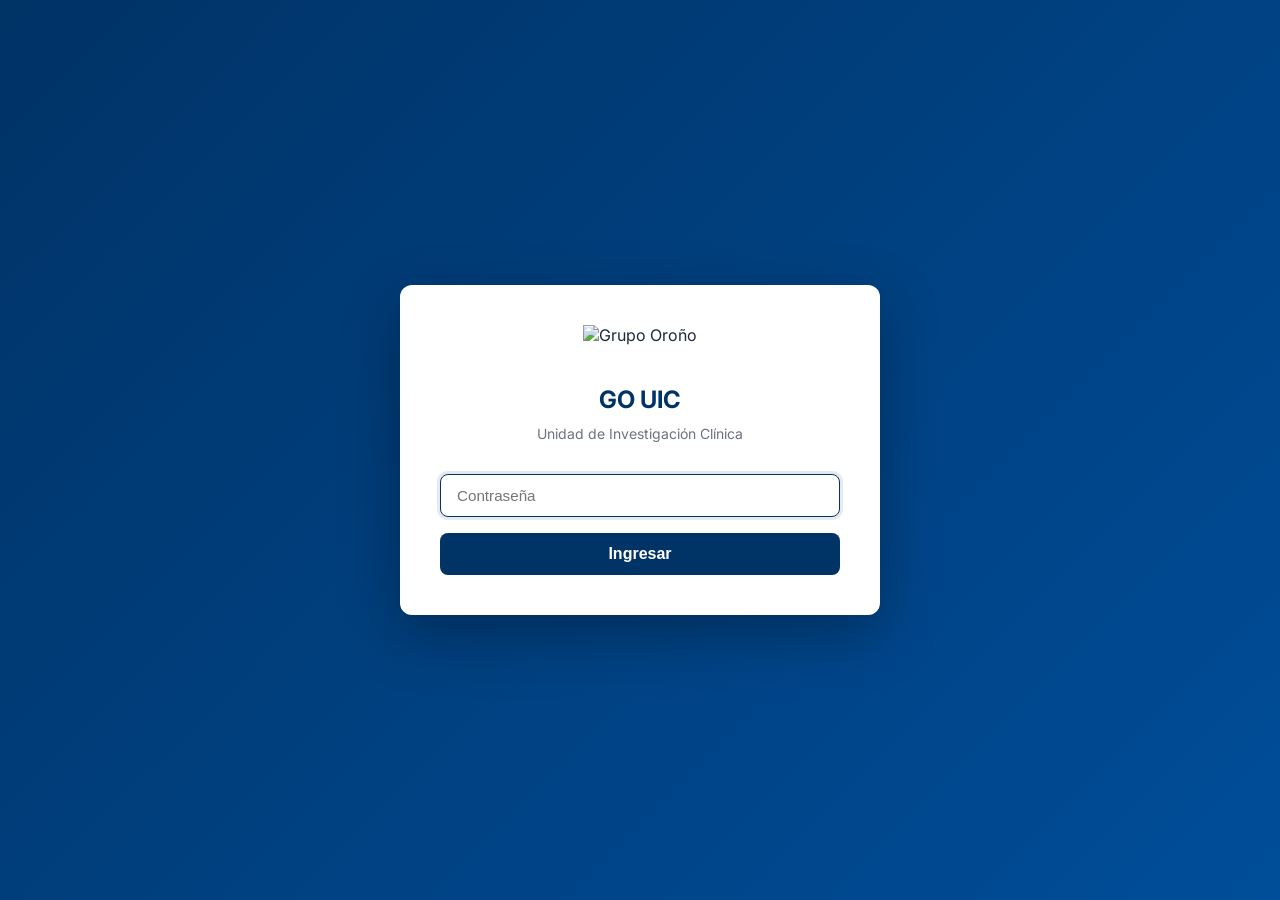
==== index.html @ 5ebf9369 "feat: add login page with auth and GO branding Co-Authored-By: Claude Haiku 5.5 <noreply@anthropic.c" ====
<!DOCTYPE html>
<html lang="es">
<head>
  <meta charset="UTF-8">
  <meta name="viewport" content="width=device-width, initial-scale=1.0">
  <title>GO UIC — Login</title>
  <link rel="preconnect" href="https://fonts.googleapis.com">
  <link href="https://fonts.googleapis.com/css2?family=Inter:wght@400;500;600;700&display=swap" rel="stylesheet">
  <link rel="stylesheet" href="css/style.css">
</head>
<body>
  <div class="login-container">
    <div class="login-card">
      <img src="assets/logo-go.png" alt="Grupo Oroño">
      <h1>GO UIC</h1>
      <h2>Unidad de Investigación Clínica</h2>
      <form id="loginForm">
        <input type="password" id="password" class="login-field" placeholder="Contraseña" required autofocus>
        <button type="submit" class="login-btn">Ingresar</button>
        <p id="loginError" class="login-error">Contraseña incorrecta</p>
      </form>
    </div>
  </div>
  <script src="js/auth.js"></script>
  <script>
    // If already authenticated, go to dashboard
    if (isAuthenticated()) {
      window.location.href = 'dashboard.html';
    }
    document.getElementById('loginForm').addEventListener('submit', async (e) => {
      e.preventDefault();
      const password = document.getElementById('password').value;
      const success = await login(password);
      if (success) {
        window.location.href = 'dashboard.html';
      } else {
        document.getElementById('loginError').style.display = 'block';
        document.getElementById('password').value = '';
        document.getElementById('password').focus();
      }
    });
  </script>
</body>
</html>
---- css/style.css ----
:root {
  --go-primary: #003366;
  --go-secondary: #00874e;
  --go-bg: #f8f9fa;
  --go-card: #ffffff;
  --go-text: #1f2937;
  --go-success: #10b981;
  --go-warning: #f59e0b;
  --go-error: #ef4444;
}

body {
  font-family: 'Inter', system-ui, -apple-system, sans-serif;
  background-color: var(--go-bg);
  color: var(--go-text);
  margin: 0;
}

.login-container {
  min-height: 100vh;
  display: flex;
  align-items: center;
  justify-content: center;
  background: linear-gradient(135deg, var(--go-primary) 0%, #004d99 100%);
}

.login-card {
  background: white;
  border-radius: 12px;
  padding: 2.5rem;
  width: 100%;
  max-width: 400px;
  box-shadow: 0 20px 60px rgba(0,0,0,0.3);
  text-align: center;
}

.login-card img {
  max-width: 180px;
  margin-bottom: 1.5rem;
}

.login-card h1 {
  color: var(--go-primary);
  font-size: 1.5rem;
  margin-bottom: 0.25rem;
}

.login-card h2 {
  color: #6b7280;
  font-size: 0.875rem;
  font-weight: 400;
  margin-bottom: 2rem;
}

.login-field {
  width: 100%;
  padding: 0.75rem 1rem;
  border: 1px solid #d1d5db;
  border-radius: 8px;
  font-size: 0.95rem;
  margin-bottom: 1rem;
  box-sizing: border-box;
  outline: none;
  transition: border-color 0.2s;
}

.login-field:focus {
  border-color: var(--go-primary);
  box-shadow: 0 0 0 3px rgba(0,51,102,0.1);
}

.login-btn {
  width: 100%;
  padding: 0.75rem;
  background: var(--go-primary);
  color: white;
  border: none;
  border-radius: 8px;
  font-size: 1rem;
  font-weight: 600;
  cursor: pointer;
  transition: background 0.2s;
}

.login-btn:hover {
  background: #004d99;
}

.login-error {
  color: var(--go-error);
  font-size: 0.85rem;
  margin-top: 0.75rem;
  display: none;
}
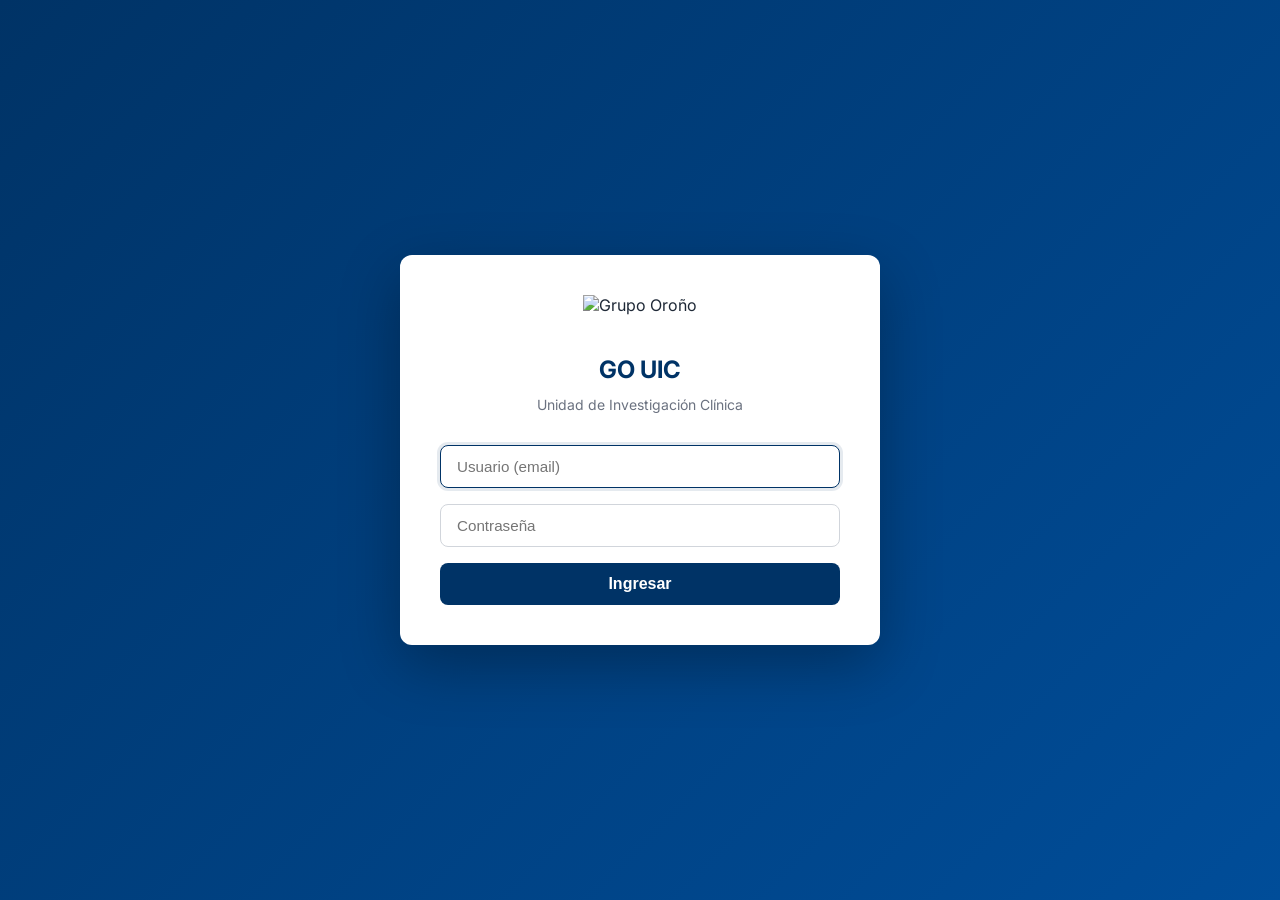
==== commit de1452c9: "feat: integrar Google Sheets real, login con usuario y contraseña - URLs CSV apuntando al Sheet "Bas" ====
--- a/index.html
+++ b/index.html
@@ -15,9 +15,10 @@
       <h1>GO UIC</h1>
       <h2>Unidad de Investigación Clínica</h2>
       <form id="loginForm">
-        <input type="password" id="password" class="login-field" placeholder="Contraseña" required autofocus>
+        <input type="email" id="username" class="login-field" placeholder="Usuario (email)" required autofocus>
+        <input type="password" id="password" class="login-field" placeholder="Contraseña" required>
         <button type="submit" class="login-btn">Ingresar</button>
-        <p id="loginError" class="login-error">Contraseña incorrecta</p>
+        <p id="loginError" class="login-error">Usuario o contraseña incorrectos</p>
       </form>
     </div>
   </div>
@@ -29,8 +30,9 @@
     }
     document.getElementById('loginForm').addEventListener('submit', async (e) => {
       e.preventDefault();
+      const user = document.getElementById('username').value;
       const password = document.getElementById('password').value;
-      const success = await login(password);
+      const success = await login(user, password);
       if (success) {
         window.location.href = 'dashboard.html';
       } else {
--- a/css/style.css
+++ b/css/style.css
@@ -92,3 +92,238 @@
   margin-top: 0.75rem;
   display: none;
 }
+
+/* Tabs */
+.tab-btn {
+  padding: 0.75rem 1.25rem;
+  font-size: 0.875rem;
+  font-weight: 500;
+  color: #6b7280;
+  border-bottom: 2px solid transparent;
+  background: none;
+  border-top: none;
+  border-left: none;
+  border-right: none;
+  cursor: pointer;
+  white-space: nowrap;
+  transition: color 0.2s, border-color 0.2s;
+}
+
+.tab-btn:hover {
+  color: var(--go-primary);
+}
+
+.tab-btn.active {
+  color: var(--go-primary);
+  border-bottom-color: var(--go-primary);
+  font-weight: 600;
+}
+
+/* KPI Cards */
+.kpi-grid {
+  display: grid;
+  grid-template-columns: repeat(auto-fit, minmax(220px, 1fr));
+  gap: 1rem;
+  margin-bottom: 1.5rem;
+}
+
+.kpi-card {
+  background: white;
+  border-radius: 12px;
+  padding: 1.25rem;
+  box-shadow: 0 1px 3px rgba(0,0,0,0.08);
+}
+
+.kpi-card .kpi-label {
+  font-size: 0.8rem;
+  color: #6b7280;
+  text-transform: uppercase;
+  letter-spacing: 0.05em;
+  margin-bottom: 0.25rem;
+}
+
+.kpi-card .kpi-value {
+  font-size: 1.75rem;
+  font-weight: 700;
+  color: var(--go-primary);
+}
+
+.kpi-card .kpi-value.success { color: var(--go-success); }
+.kpi-card .kpi-value.warning { color: var(--go-warning); }
+.kpi-card .kpi-value.error { color: var(--go-error); }
+
+/* Chart containers */
+.chart-container {
+  background: white;
+  border-radius: 12px;
+  padding: 1.25rem;
+  box-shadow: 0 1px 3px rgba(0,0,0,0.08);
+  margin-bottom: 1.5rem;
+}
+
+.chart-container h3 {
+  font-size: 1rem;
+  font-weight: 600;
+  color: var(--go-text);
+  margin-bottom: 1rem;
+}
+
+/* Tables */
+.data-table-wrapper {
+  background: white;
+  border-radius: 12px;
+  box-shadow: 0 1px 3px rgba(0,0,0,0.08);
+  overflow-x: auto;
+  margin-bottom: 1.5rem;
+}
+
+.data-table {
+  width: 100%;
+  border-collapse: collapse;
+  font-size: 0.85rem;
+}
+
+.data-table thead {
+  position: sticky;
+  top: 0;
+  background: #f9fafb;
+  z-index: 1;
+}
+
+.data-table th {
+  padding: 0.75rem 1rem;
+  text-align: left;
+  font-weight: 600;
+  color: #374151;
+  border-bottom: 2px solid #e5e7eb;
+  cursor: pointer;
+  white-space: nowrap;
+  user-select: none;
+}
+
+.data-table th:hover {
+  background: #f3f4f6;
+}
+
+.data-table th .sort-arrow {
+  margin-left: 4px;
+  opacity: 0.3;
+}
+
+.data-table th.sorted .sort-arrow {
+  opacity: 1;
+}
+
+.data-table td {
+  padding: 0.6rem 1rem;
+  border-bottom: 1px solid #f3f4f6;
+}
+
+.data-table tbody tr:hover {
+  background: #f9fafb;
+}
+
+.data-table .row-highlight {
+  background: #fef2f2;
+}
+
+.data-table .totals-row {
+  font-weight: 700;
+  background: #f0f9ff;
+  border-top: 2px solid var(--go-primary);
+}
+
+/* Filters */
+.filters-bar {
+  display: flex;
+  flex-wrap: wrap;
+  gap: 0.75rem;
+  margin-bottom: 1.5rem;
+  align-items: end;
+}
+
+.filter-group label {
+  display: block;
+  font-size: 0.75rem;
+  font-weight: 600;
+  color: #6b7280;
+  text-transform: uppercase;
+  letter-spacing: 0.05em;
+  margin-bottom: 0.25rem;
+}
+
+.filter-select {
+  padding: 0.5rem 0.75rem;
+  border: 1px solid #d1d5db;
+  border-radius: 8px;
+  font-size: 0.875rem;
+  background: white;
+  outline: none;
+  min-width: 140px;
+}
+
+.filter-select:focus {
+  border-color: var(--go-primary);
+  box-shadow: 0 0 0 3px rgba(0,51,102,0.1);
+}
+
+/* Pagination */
+.pagination {
+  display: flex;
+  justify-content: center;
+  gap: 0.5rem;
+  padding: 1rem;
+}
+
+.pagination button {
+  padding: 0.4rem 0.8rem;
+  border: 1px solid #d1d5db;
+  border-radius: 6px;
+  background: white;
+  cursor: pointer;
+  font-size: 0.8rem;
+}
+
+.pagination button.active {
+  background: var(--go-primary);
+  color: white;
+  border-color: var(--go-primary);
+}
+
+/* Two-column layout for Sponsors section */
+.two-col {
+  display: grid;
+  grid-template-columns: 1fr 1fr;
+  gap: 1.5rem;
+}
+
+@media (max-width: 768px) {
+  .two-col {
+    grid-template-columns: 1fr;
+  }
+  .kpi-grid {
+    grid-template-columns: repeat(2, 1fr);
+  }
+}
+
+@media (max-width: 480px) {
+  .kpi-grid {
+    grid-template-columns: 1fr;
+  }
+}
+
+/* Search input */
+.search-input {
+  padding: 0.5rem 0.75rem;
+  border: 1px solid #d1d5db;
+  border-radius: 8px;
+  font-size: 0.875rem;
+  outline: none;
+  width: 250px;
+  max-width: 100%;
+}
+
+.search-input:focus {
+  border-color: var(--go-primary);
+  box-shadow: 0 0 0 3px rgba(0,51,102,0.1);
+}
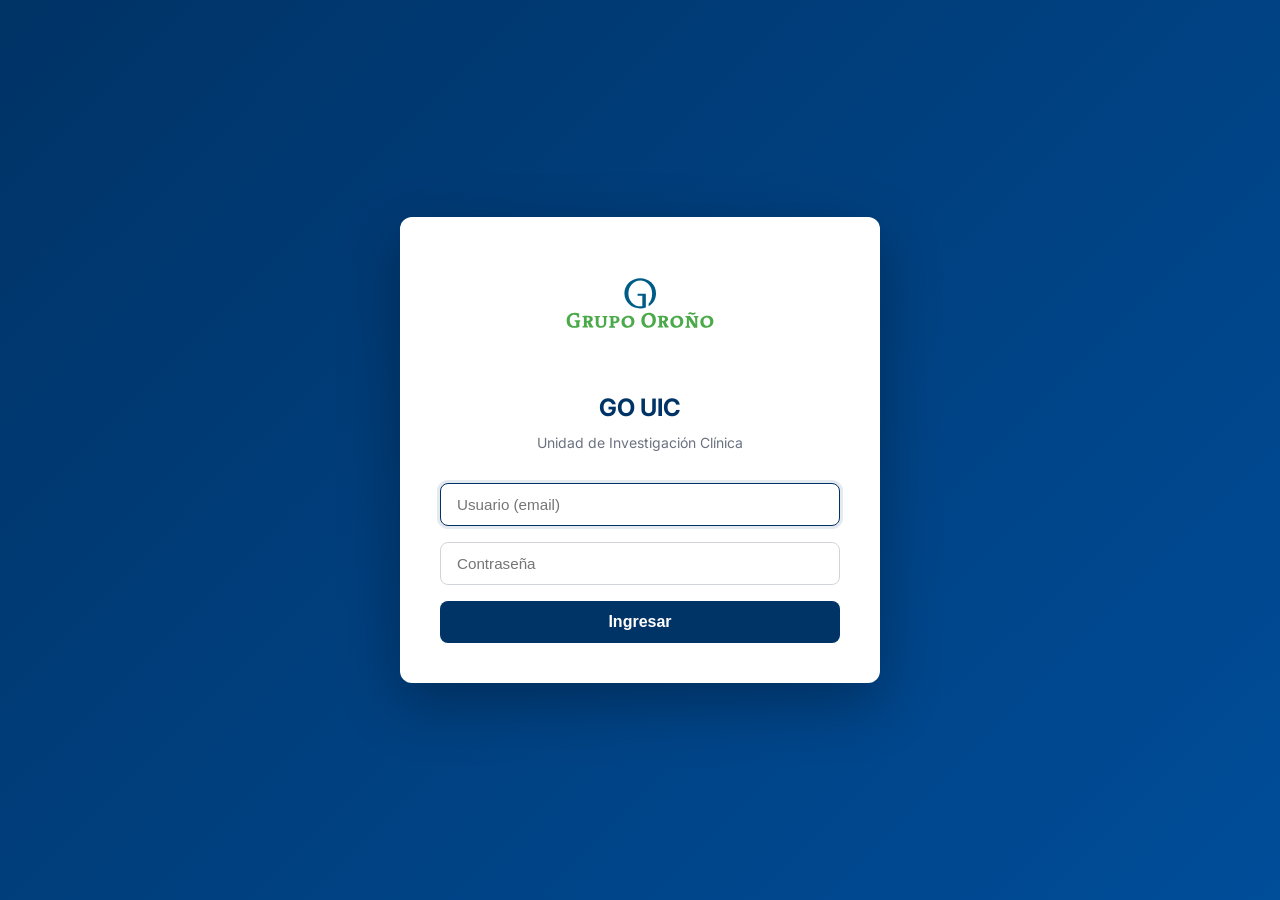
==== commit c1676d87: "feat: agregar logo Grupo Oroño (SVG) al login y dashboard Co-Authored-By: Claude Opus 4.6 <noreply@a" ====
--- a/index.html
+++ b/index.html
@@ -11,7 +11,7 @@
 <body>
   <div class="login-container">
     <div class="login-card">
-      <img src="assets/logo-go.png" alt="Grupo Oroño">
+      <img src="assets/logo-go.svg" alt="Grupo Oroño">
       <h1>GO UIC</h1>
       <h2>Unidad de Investigación Clínica</h2>
       <form id="loginForm">
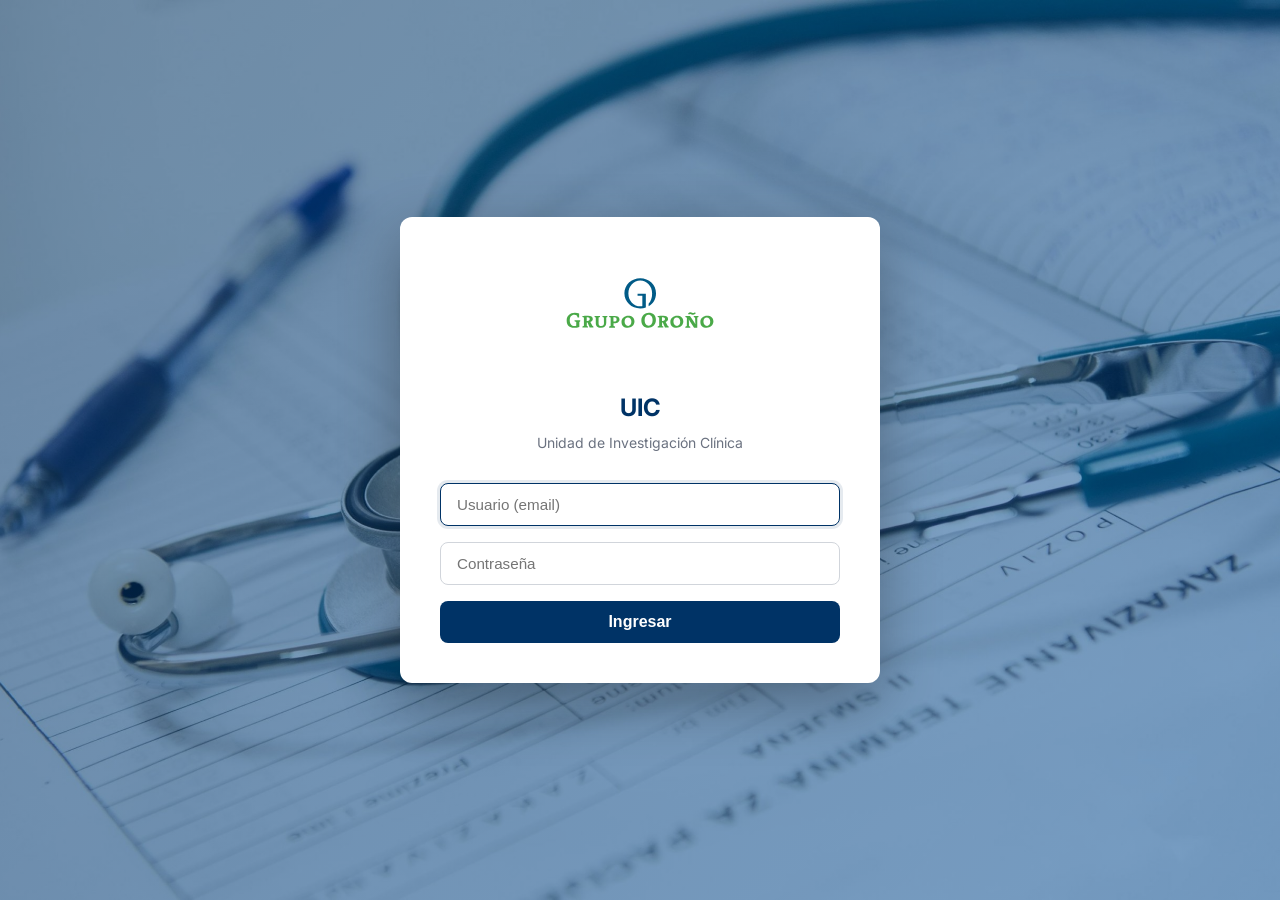
==== commit 502c9f14: "Renombrar GO UIC a UIC y agregar imagen de fondo al login - Cambiar título y header de "GO UIC" a "U" ====
--- a/index.html
+++ b/index.html
@@ -3,16 +3,16 @@
 <head>
   <meta charset="UTF-8">
   <meta name="viewport" content="width=device-width, initial-scale=1.0">
-  <title>GO UIC — Login</title>
+  <title>UIC — Login</title>
   <link rel="preconnect" href="https://fonts.googleapis.com">
   <link href="https://fonts.googleapis.com/css2?family=Inter:wght@400;500;600;700&display=swap" rel="stylesheet">
-  <link rel="stylesheet" href="css/style.css">
+  <link rel="stylesheet" href="css/style.css?v=2">
 </head>
 <body>
   <div class="login-container">
     <div class="login-card">
       <img src="assets/logo-go.svg" alt="Grupo Oroño">
-      <h1>GO UIC</h1>
+      <h1>UIC</h1>
       <h2>Unidad de Investigación Clínica</h2>
       <form id="loginForm">
         <input type="email" id="username" class="login-field" placeholder="Usuario (email)" required autofocus>
--- a/css/style.css
+++ b/css/style.css
@@ -21,7 +21,8 @@
   display: flex;
   align-items: center;
   justify-content: center;
-  background: linear-gradient(135deg, var(--go-primary) 0%, #004d99 100%);
+  background: linear-gradient(135deg, rgba(0,51,102,0.55) 0%, rgba(0,77,153,0.50) 100%),
+              url('../assets/bg-login.jpg') center/cover no-repeat;
 }
 
 .login-card {
